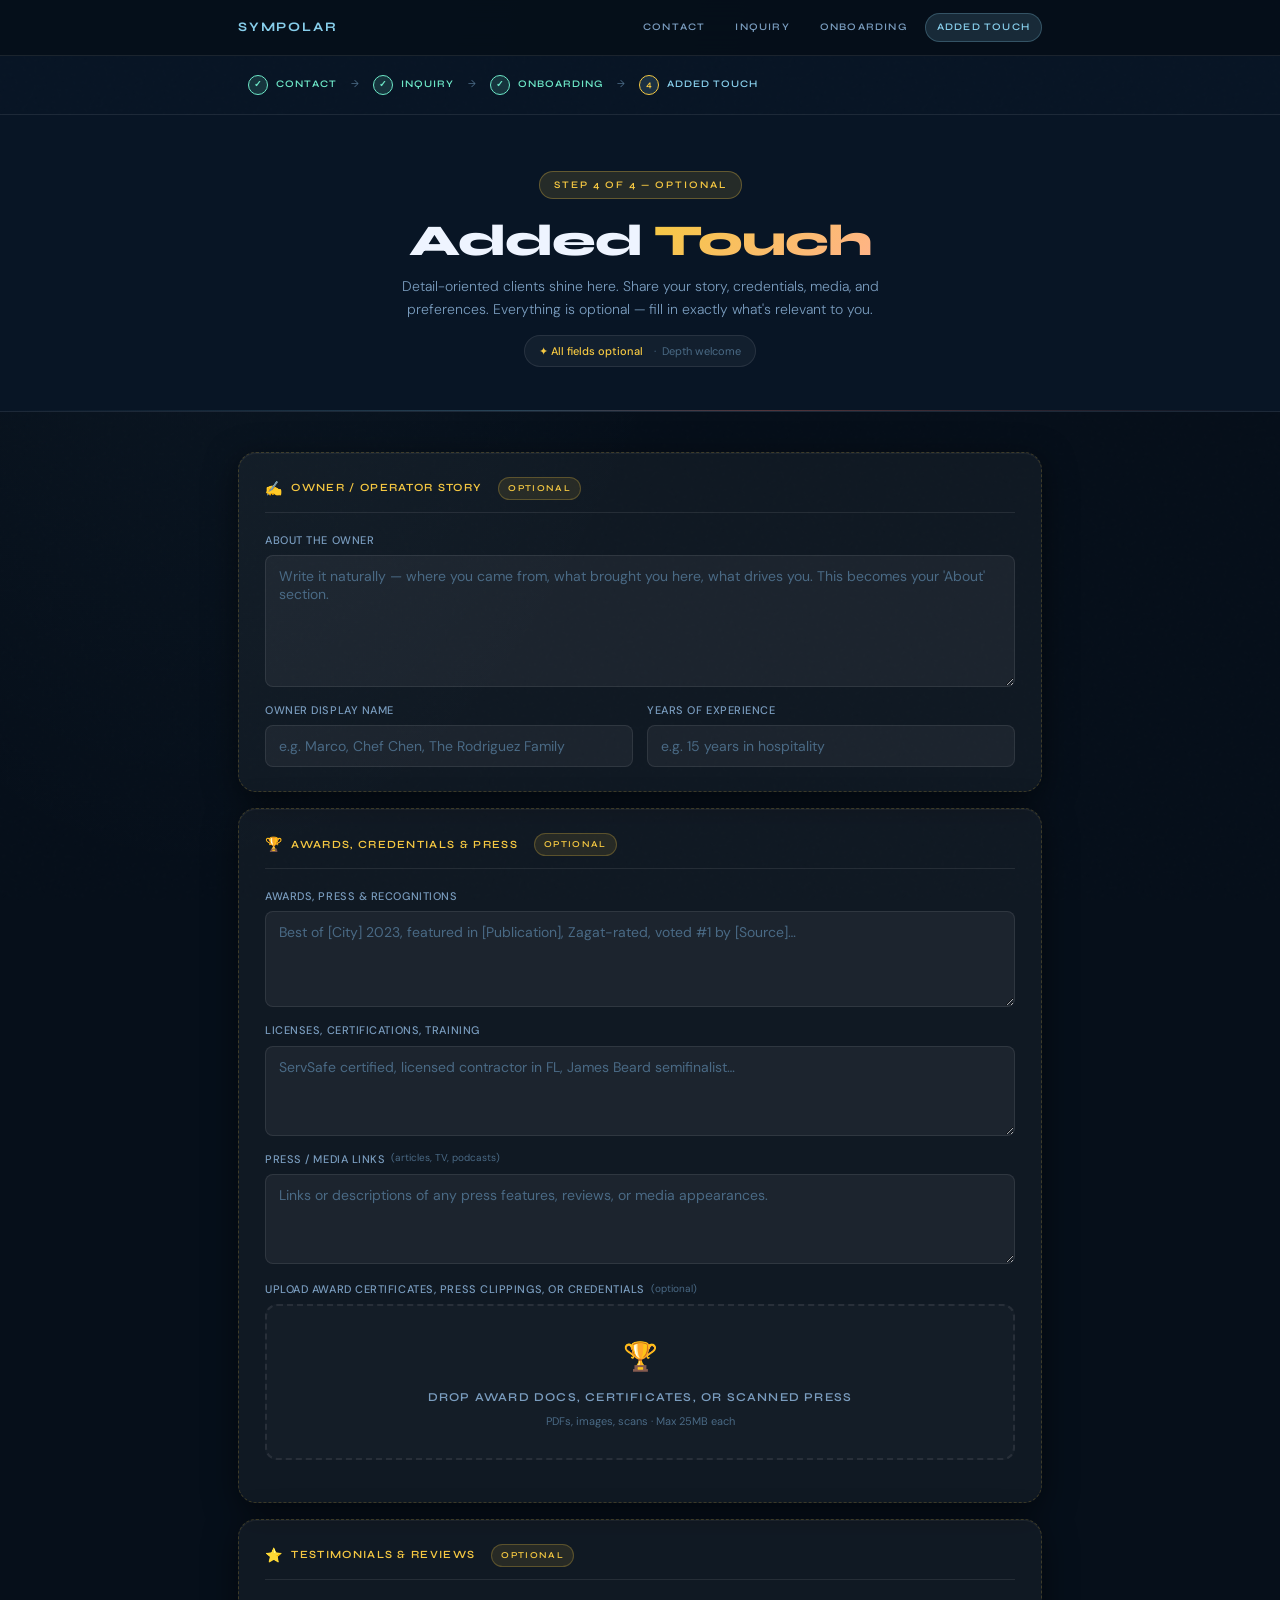
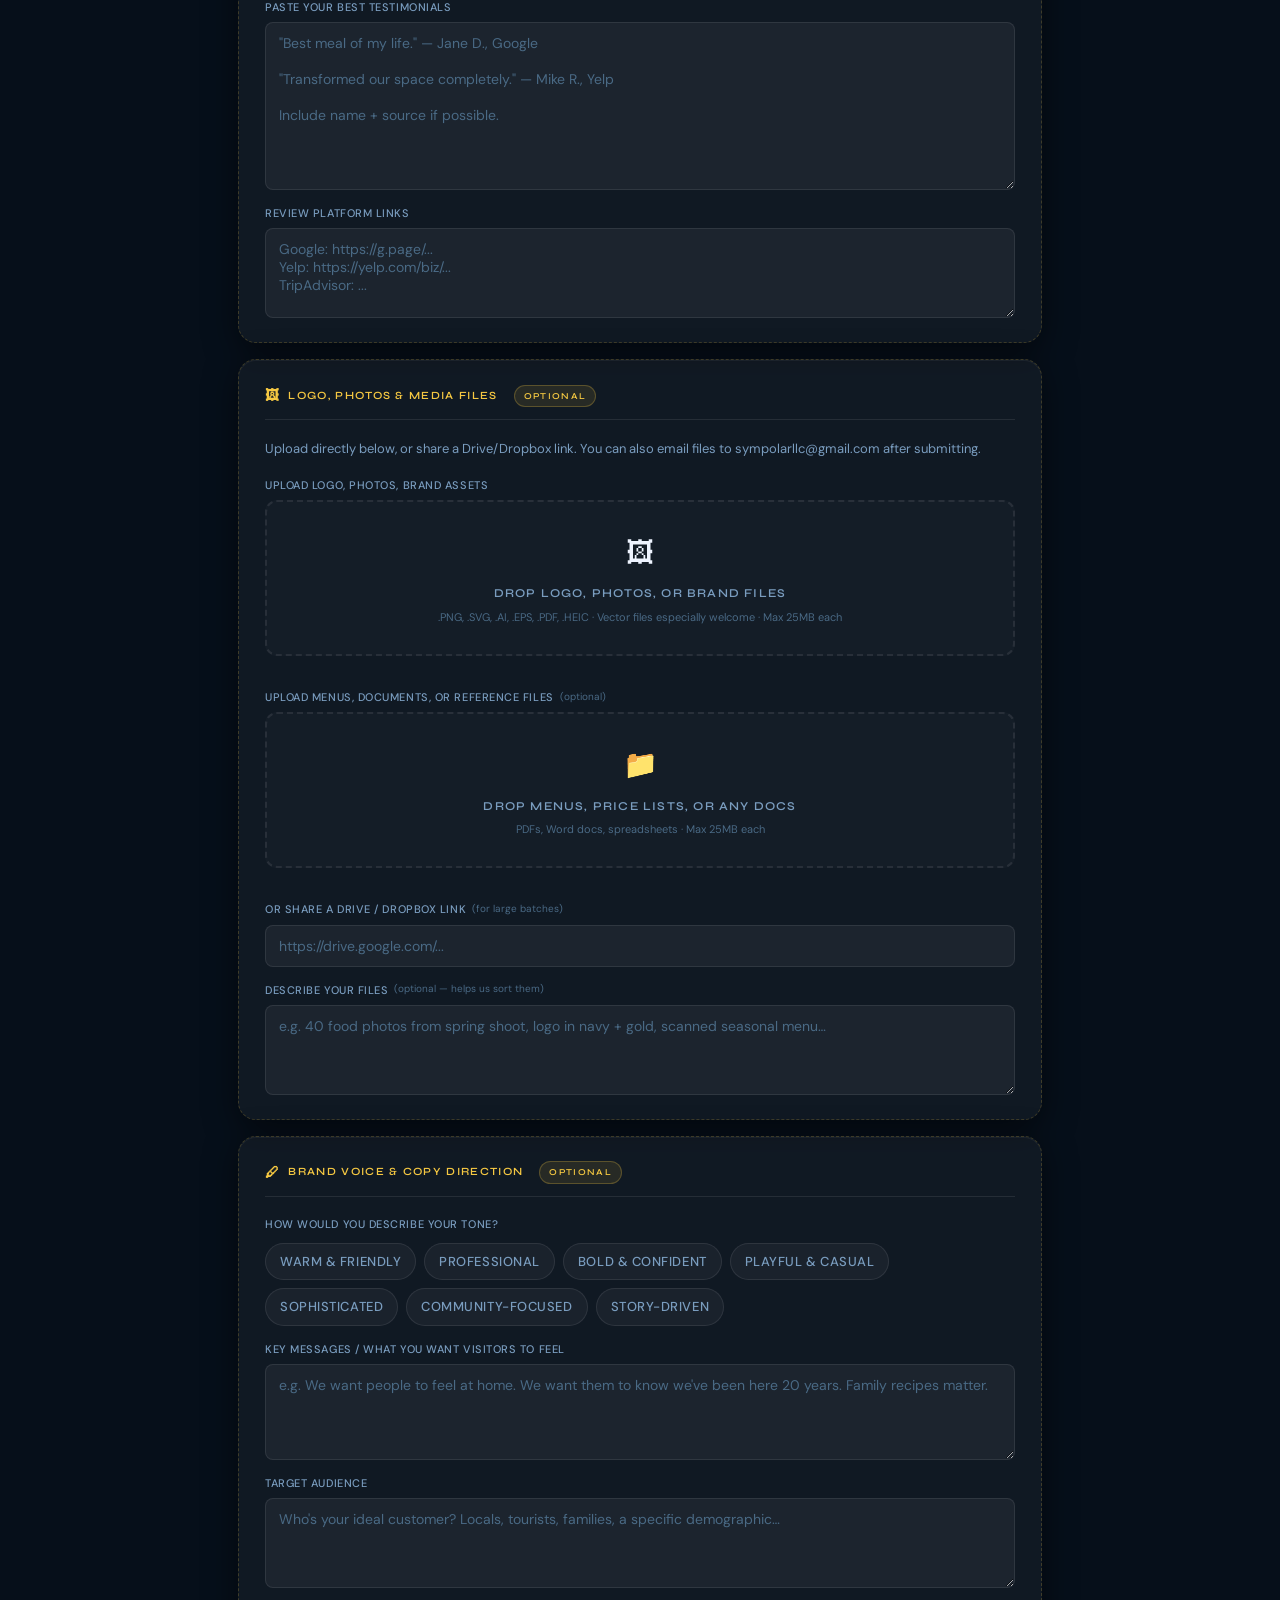
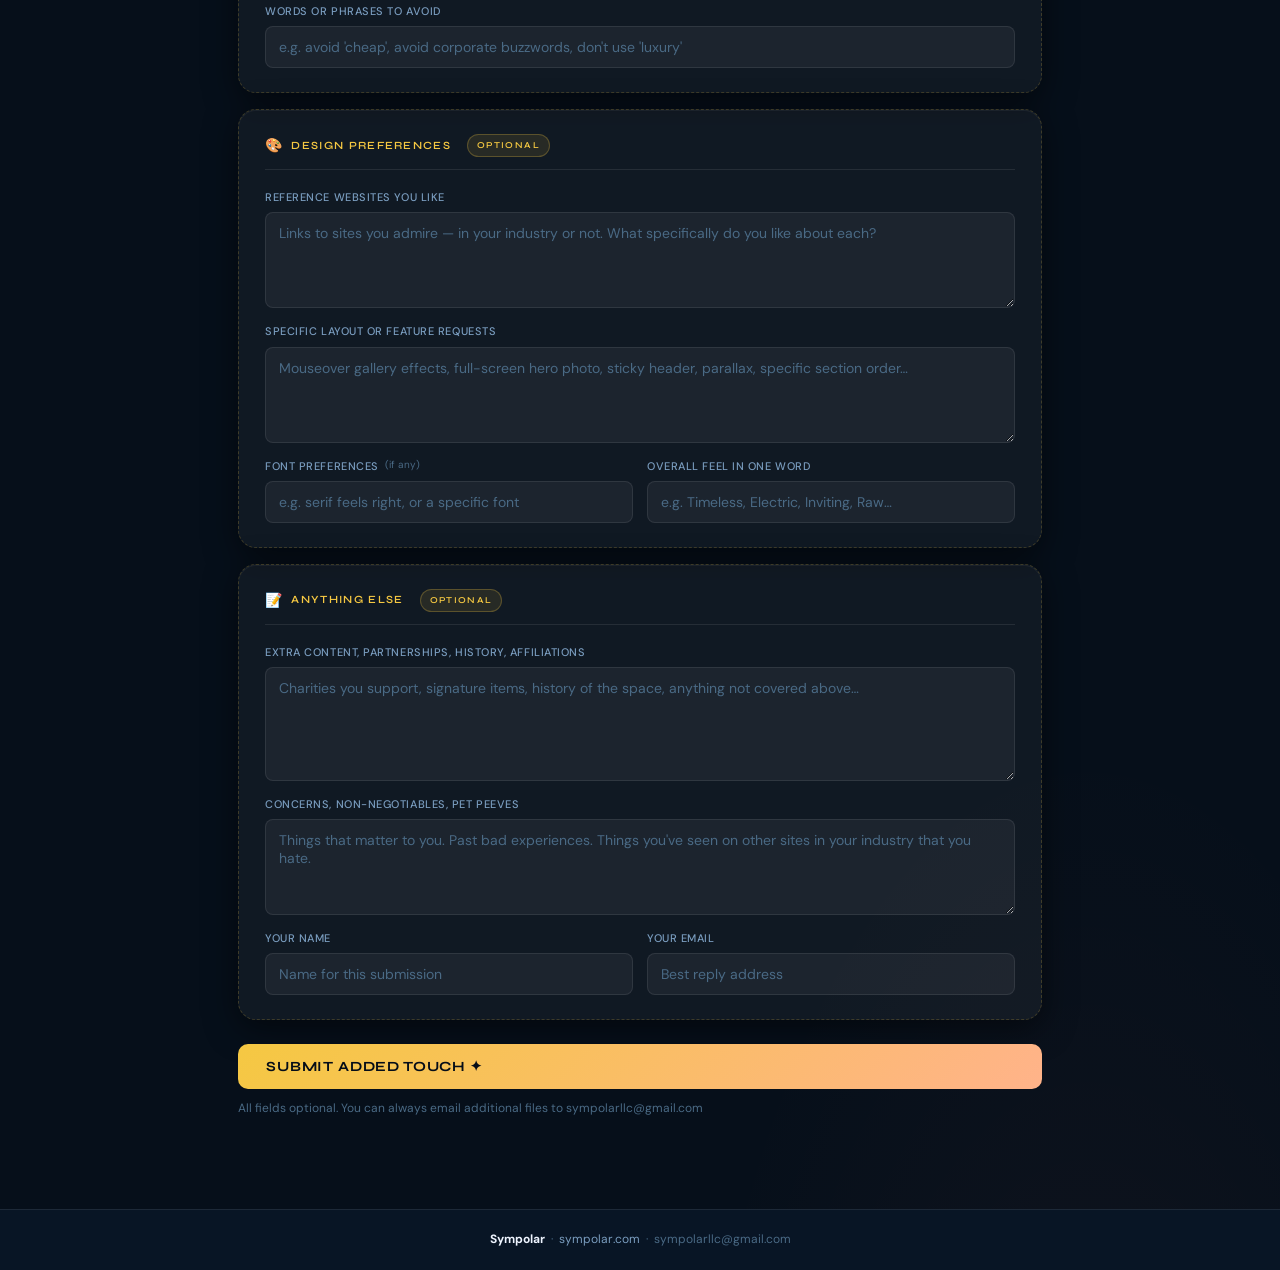
==== added-touch.html @ b48f1595 "Add files via upload" ====
<!DOCTYPE html>
<html lang="en">
<head>
<meta charset="UTF-8">
<meta name="viewport" content="width=device-width, initial-scale=1.0">
<title>Added Touch — Sympolar</title>
<style>
/* =====================================================
   SYMPOLAR — SHARED FORM STYLES v2
   sympolar.com · sympolarllc@gmail.com
   ===================================================== */

@import url('https://fonts.googleapis.com/css2?family=Syne:wght@400;500;600;700;800&family=DM+Sans:ital,opsz,wght@0,9..40,300;0,9..40,400;0,9..40,500;0,9..40,600;1,9..40,300&display=swap');

:root {
  --bg:           #060f1a;
  --bg-2:         #081525;
  --txt:          #eef4ff;
  --muted:        #7a9dbf;
  --muted2:       #4a6a85;
  --sky:          #87ceeb;
  --sky-dim:      rgba(135,206,235,.15);
  --sky-border:   rgba(135,206,235,.25);
  --coral:        #ff7f6e;
  --coral-dim:    rgba(255,127,110,.12);
  --coral-border: rgba(255,127,110,.3);
  --peach:        #ffb38a;
  --mint:         #6de8c8;
  --gold:         #f5c842;
  --glass:        rgba(255,255,255,.042);
  --glass-border: rgba(255,255,255,.085);
  --glass-hover:  rgba(255,255,255,.075);
  --radius:       18px;
  --radius-sm:    12px;
  --radius-xs:    8px;
  --shadow:       0 8px 32px rgba(0,0,0,.5), inset 0 1px 0 rgba(255,255,255,.05);
  --font-d: 'Syne', Georgia, serif;
  --font-b: 'DM Sans', Georgia, serif;
}
*, *::before, *::after { box-sizing: border-box; margin: 0; padding: 0; }
html { scroll-behavior: smooth; }
body {
  background: var(--bg);
  background-image:
    radial-gradient(ellipse 80% 50% at 15% -10%, rgba(135,206,235,.07) 0%, transparent 60%),
    radial-gradient(ellipse 60% 40% at 85% 110%, rgba(255,127,110,.05) 0%, transparent 55%);
  color: var(--txt); font-family: var(--font-b); font-size: 15px; line-height: 1.65; min-height: 100vh;
}
body::before {
  content: ''; position: fixed; inset: 0;
  background-image: url("data:image/svg+xml,%3Csvg viewBox='0 0 256 256' xmlns='http://www.w3.org/2000/svg'%3E%3Cfilter id='n'%3E%3CfeTurbulence type='fractalNoise' baseFrequency='0.9' numOctaves='4' stitchTiles='stitch'/%3E%3C/filter%3E%3Crect width='100%25' height='100%25' filter='url(%23n)' opacity='0.025'/%3E%3C/svg%3E");
  pointer-events: none; z-index: 0; opacity: 0.4;
}

/* HEADER */
.site-header { background: rgba(6,15,26,.94); backdrop-filter: blur(20px); border-bottom: 1px solid var(--glass-border); position: sticky; top: 0; z-index: 100; }
.header-inner { max-width: 860px; margin: 0 auto; padding: 13px 28px; display: flex; align-items: center; justify-content: space-between; gap: 16px; }
.header-brand { font-family: var(--font-d); font-size: 13px; font-weight: 700; letter-spacing: 0.14em; text-transform: uppercase; color: var(--sky); text-decoration: none; }
.header-nav { display: flex; gap: 6px; flex-wrap: wrap; }
.header-nav a { font-family: var(--font-d); font-size: 10px; font-weight: 600; letter-spacing: 0.12em; text-transform: uppercase; color: var(--muted); text-decoration: none; padding: 5px 11px; border-radius: 100px; border: 1px solid transparent; transition: all 0.2s; }
.header-nav a:hover { color: var(--txt); border-color: var(--glass-border); }
.header-nav a.active { color: var(--sky); border-color: var(--sky-border); background: var(--sky-dim); }

/* PIPELINE */
.pipeline-bar { background: var(--bg-2); border-bottom: 1px solid var(--glass-border); padding: 14px 0; }
.pipeline-inner { max-width: 860px; margin: 0 auto; padding: 0 28px; display: flex; align-items: center; }
.pipe-step { display: flex; align-items: center; gap: 8px; font-family: var(--font-d); font-size: 10px; font-weight: 600; letter-spacing: 0.1em; text-transform: uppercase; color: var(--muted2); text-decoration: none; padding: 5px 10px; border-radius: 6px; transition: color 0.2s; white-space: nowrap; }
.pipe-step:hover { color: var(--muted); }
.pipe-step.current { color: var(--sky); }
.pipe-step.done { color: var(--mint); }
.pipe-num { width: 20px; height: 20px; border-radius: 50%; border: 1.5px solid currentColor; display: flex; align-items: center; justify-content: center; font-size: 9px; }
.pipe-step.done .pipe-num { background: rgba(109,232,200,.15); }
.pipe-step.current .pipe-num { background: var(--sky-dim); }
.pipe-arrow { color: var(--muted2); font-size: 10px; padding: 0 4px; user-select: none; }

/* HERO */
.form-hero { background: var(--bg-2); text-align: center; padding: 56px 24px 44px; border-bottom: 1px solid var(--glass-border); position: relative; overflow: hidden; }
.form-hero::after { content: ''; position: absolute; bottom: 0; left: 0; right: 0; height: 1px; background: linear-gradient(90deg, transparent, var(--sky-border) 40%, var(--coral-border) 60%, transparent); }
.hero-tag { display: inline-block; font-family: var(--font-d); font-size: 10px; font-weight: 600; letter-spacing: 0.2em; text-transform: uppercase; color: var(--coral); background: var(--coral-dim); border: 1px solid var(--coral-border); padding: 5px 14px; border-radius: 100px; margin-bottom: 18px; }
.form-hero h1 { font-family: var(--font-d); font-size: clamp(26px, 4.5vw, 44px); font-weight: 800; line-height: 1.08; letter-spacing: -0.02em; margin-bottom: 10px; }
.form-hero h1 em { font-style: normal; background: linear-gradient(135deg, var(--sky), var(--mint)); -webkit-background-clip: text; -webkit-text-fill-color: transparent; background-clip: text; }
.form-hero p { color: var(--muted); max-width: 480px; margin: 0 auto 14px; font-size: 14px; font-weight: 300; }
.hero-meta { display: inline-flex; align-items: center; gap: 8px; font-size: 11px; color: var(--muted2); background: var(--glass); border: 1px solid var(--glass-border); padding: 6px 14px; border-radius: 100px; }
.hero-meta span { color: var(--gold); font-weight: 500; }

/* CONTAINER */
.container { max-width: 860px; margin: 0 auto; padding: 40px 28px 90px; position: relative; z-index: 1; }

/* CARDS */
.card { background: var(--glass); border: 1px solid var(--glass-border); border-radius: var(--radius); padding: 24px 26px; margin-bottom: 16px; box-shadow: var(--shadow); }
.card-title { font-family: var(--font-d); font-size: 11px; font-weight: 600; letter-spacing: 0.12em; text-transform: uppercase; color: var(--sky); margin-bottom: 18px; padding-bottom: 12px; border-bottom: 1px solid var(--glass-border); display: flex; align-items: center; gap: 8px; }
.card-icon { font-size: 14px; }

/* FIELDS */
.field-group { display: grid; grid-template-columns: 1fr; gap: 14px; }
.field-group.two { grid-template-columns: 1fr 1fr; }
.field-group.three { grid-template-columns: 1fr 1fr 1fr; }
@media (max-width: 600px) { .field-group.two, .field-group.three { grid-template-columns: 1fr; } }
.field { display: flex; flex-direction: column; gap: 6px; }
.field label { font-size: 11px; font-weight: 500; color: var(--muted); letter-spacing: 0.05em; text-transform: uppercase; display: flex; align-items: center; gap: 6px; flex-wrap: wrap; }
.opt { color: var(--muted2); font-weight: 400; font-size: 10px; letter-spacing: 0; text-transform: none; }
.req { color: var(--coral); font-size: 10px; }
.field input, .field select, .field textarea { background: rgba(255,255,255,.05); border: 1px solid var(--glass-border); border-radius: var(--radius-xs); color: var(--txt); font-family: var(--font-b); font-size: 14px; padding: 11px 13px; outline: none; width: 100%; transition: border-color 0.2s, background 0.2s; }
.field input:focus, .field select:focus, .field textarea:focus { border-color: var(--sky-border); background: rgba(135,206,235,.04); }
.field input::placeholder, .field textarea::placeholder { color: var(--muted2); }
.field select { appearance: none; cursor: pointer; background-image: url("data:image/svg+xml,%3Csvg xmlns='http://www.w3.org/2000/svg' width='12' height='8' viewBox='0 0 12 8'%3E%3Cpath d='M1 1l5 5 5-5' stroke='%234a6a85' stroke-width='1.5' fill='none' stroke-linecap='round'/%3E%3C/svg%3E"); background-repeat: no-repeat; background-position: right 13px center; padding-right: 36px; }
.field select option { background: #0e1f35; }
.field textarea { resize: vertical; min-height: 90px; }
.field-hint { font-size: 11px; color: var(--muted2); margin-top: 2px; }

/* FILE UPLOAD */
.upload-zone { border: 2px dashed var(--glass-border); border-radius: var(--radius-sm); padding: 28px 20px; text-align: center; cursor: pointer; transition: all 0.25s; position: relative; background: rgba(255,255,255,.02); }
.upload-zone:hover, .upload-zone.drag-over { border-color: var(--sky-border); background: var(--sky-dim); }
.upload-zone input[type="file"] { position: absolute; inset: 0; opacity: 0; cursor: pointer; width: 100%; height: 100%; }
.upload-icon { font-size: 28px; margin-bottom: 8px; }
.upload-label { font-family: var(--font-d); font-size: 12px; font-weight: 600; letter-spacing: 0.1em; text-transform: uppercase; color: var(--muted); }
.upload-hint { font-size: 11px; color: var(--muted2); margin-top: 4px; }
.file-list { margin-top: 12px; display: flex; flex-direction: column; gap: 6px; }
.file-chip { display: flex; align-items: center; gap: 10px; background: var(--sky-dim); border: 1px solid var(--sky-border); border-radius: 8px; padding: 7px 12px; font-size: 12px; color: var(--sky); }
.file-chip .fname { flex: 1; overflow: hidden; text-overflow: ellipsis; white-space: nowrap; }
.file-chip .fsize { color: var(--muted2); font-size: 11px; white-space: nowrap; }
.file-chip .fremove { cursor: pointer; color: var(--muted2); font-size: 14px; line-height: 1; padding: 0 2px; }
.file-chip .fremove:hover { color: var(--coral); }

/* PILLS / CHECKBOXES */
.pill-group { display: flex; flex-wrap: wrap; gap: 8px; margin-top: 4px; }
.pill { position: relative; cursor: pointer; }
.pill input { position: absolute; opacity: 0; width: 0; height: 0; }
.pill .pl { padding: 7px 14px; border-radius: 100px; border: 1px solid var(--glass-border); background: var(--glass); font-size: 13px; color: var(--muted); transition: all 0.2s; white-space: nowrap; cursor: pointer; display: block; }
.pill input:checked + .pl { background: var(--sky-dim); border-color: var(--sky-border); color: var(--sky); font-weight: 500; }
.check-grid { display: grid; grid-template-columns: repeat(auto-fill, minmax(180px, 1fr)); gap: 8px; margin-top: 6px; }
.check-item { display: flex; align-items: flex-start; gap: 9px; background: var(--glass); border: 1px solid var(--glass-border); border-radius: var(--radius-xs); padding: 9px 12px; cursor: pointer; transition: all 0.2s; }
.check-item:hover { background: var(--glass-hover); }
.check-item input[type="checkbox"] { appearance: none; width: 15px; height: 15px; min-width: 15px; border: 1.5px solid var(--muted2); border-radius: 3px; cursor: pointer; transition: all 0.2s; position: relative; margin-top: 2px; }
.check-item input[type="checkbox"]:checked { background: var(--sky); border-color: var(--sky); }
.check-item input[type="checkbox"]:checked::after { content: '✓'; position: absolute; inset: 0; display: flex; align-items: center; justify-content: center; font-size: 9px; color: #050d18; font-weight: 900; }
.check-item .cl { font-size: 13px; color: var(--muted); line-height: 1.4; }
.check-item input:checked ~ .cl { color: var(--txt); }

/* SUBMIT */
.btn-submit { display: inline-flex; align-items: center; gap: 10px; background: linear-gradient(135deg, var(--sky), var(--mint)); color: #050d18; font-family: var(--font-d); font-size: 14px; font-weight: 700; letter-spacing: 0.06em; text-transform: uppercase; border: none; border-radius: 10px; padding: 14px 28px; cursor: pointer; transition: opacity 0.2s, transform 0.15s; margin-top: 8px; }
.btn-submit:hover { opacity: 0.88; transform: translateY(-1px); }
.btn-submit:active { transform: translateY(0); }
.btn-submit:disabled { opacity: 0.5; cursor: not-allowed; transform: none; }
.submit-wrap { display: flex; flex-direction: column; gap: 10px; }
.progress-bar-wrap { display: none; background: var(--glass-border); border-radius: 4px; height: 4px; overflow: hidden; }
.progress-bar-fill { height: 100%; background: linear-gradient(90deg, var(--sky), var(--mint)); border-radius: 4px; width: 0%; transition: width 0.3s ease; }
.status-msg { font-size: 12px; color: var(--muted); display: none; }

/* OPTIONAL BADGE */
.optional-badge { display: inline-block; font-family: var(--font-d); font-size: 9px; font-weight: 600; letter-spacing: 0.15em; text-transform: uppercase; color: var(--gold); background: rgba(245,200,66,.1); border: 1px solid rgba(245,200,66,.25); padding: 3px 9px; border-radius: 100px; vertical-align: middle; margin-left: 8px; }

/* SUCCESS */
.success-screen { display: none; text-align: center; padding: 80px 24px; }
.success-icon { font-size: 52px; margin-bottom: 20px; }
.success-screen h2 { font-family: var(--font-d); font-size: 32px; font-weight: 800; margin-bottom: 10px; }
.success-screen p { color: var(--muted); font-size: 14px; max-width: 400px; margin: 0 auto 28px; }
.success-links { display: flex; justify-content: center; gap: 12px; flex-wrap: wrap; }
.success-links a { padding: 10px 20px; border-radius: 8px; border: 1px solid var(--sky-border); background: var(--sky-dim); color: var(--sky); font-family: var(--font-d); font-size: 11px; font-weight: 600; letter-spacing: 0.1em; text-transform: uppercase; text-decoration: none; transition: all 0.2s; }
.success-links a:hover { background: rgba(135,206,235,.25); }

/* FOOTER */
.form-footer { background: var(--bg-2); border-top: 1px solid var(--glass-border); padding: 20px 28px; text-align: center; font-size: 12px; color: var(--muted2); }
.form-footer a { color: var(--muted); text-decoration: none; }
.form-footer a:hover { color: var(--sky); }

/* RESPONSIVE */
@media (max-width: 640px) {
  .header-inner { padding: 11px 16px; }
  .container { padding: 28px 16px 70px; }
  .card { padding: 18px 16px; }
  .pipeline-inner { overflow-x: auto; scrollbar-width: none; }
  .pipeline-inner::-webkit-scrollbar { display: none; }
  .pipe-step span:last-child { display: none; }
}

</style>
<style>
  .hero-tag.gold { background: rgba(245,200,66,.12); border-color: rgba(245,200,66,.3); color: var(--gold); }
  .form-hero h1 em { background: linear-gradient(135deg, var(--gold), var(--peach)); -webkit-background-clip: text; -webkit-text-fill-color: transparent; background-clip: text; }
  .card.optional-section { border-style: dashed; border-color: rgba(245,200,66,.2); }
  .card.optional-section .card-title { color: var(--gold); }
  .pill input:checked + .pl { background: rgba(245,200,66,.1); border-color: rgba(245,200,66,.3); color: var(--gold); }
  .btn-gold { background: linear-gradient(135deg, var(--gold), var(--peach)); }
</style>
</head>
<body>

<header class="site-header">
  <div class="header-inner">
    <a class="header-brand" href="https://www.sympolar.com">Sympolar</a>
    <nav class="header-nav">
      <a href="contact.html">Contact</a>
      <a href="inquiry.html">Inquiry</a>
      <a href="onboarding.html">Onboarding</a>
      <a href="added-touch.html" class="active">Added Touch</a>
    </nav>
  </div>
</header>

<div class="pipeline-bar">
  <div class="pipeline-inner">
    <a class="pipe-step done" href="contact.html"><span class="pipe-num">✓</span><span>Contact</span></a>
    <span class="pipe-arrow">→</span>
    <a class="pipe-step done" href="inquiry.html"><span class="pipe-num">✓</span><span>Inquiry</span></a>
    <span class="pipe-arrow">→</span>
    <a class="pipe-step done" href="onboarding.html"><span class="pipe-num">✓</span><span>Onboarding</span></a>
    <span class="pipe-arrow">→</span>
    <a class="pipe-step current" href="added-touch.html">
      <span class="pipe-num" style="border-color:var(--gold);color:var(--gold);">4</span>
      <span>Added Touch</span>
    </a>
  </div>
</div>

<section class="form-hero">
  <div class="hero-tag gold">Step 4 of 4 — Optional</div>
  <h1>Added <em>Touch</em></h1>
  <p>Detail-oriented clients shine here. Share your story, credentials, media, and preferences. Everything is optional — fill in exactly what's relevant to you.</p>
  <div class="hero-meta"><span style="color:var(--gold);">✦ All fields optional</span> &nbsp;·&nbsp; Depth welcome</div>
</section>

<div class="container">
  <div id="success-screen" class="success-screen">
    <div class="success-icon">✦</div>
    <h2>Added Touch received.</h2>
    <p>All your files and details have been saved to Sympolar's system. The extra depth will make a real difference in your site.</p>
    <div class="success-links">
      <a href="https://www.sympolar.com">Back to Sympolar</a>
      <a href="contact.html">Start a New Submission</a>
    </div>
  </div>

  <div id="form-body">
    <form id="the-form" onsubmit="submitForm(event)">

      <div class="card optional-section">
        <div class="card-title"><span class="card-icon">✍️</span> Owner / Operator Story <span class="optional-badge">Optional</span></div>
        <div class="field">
          <label>About the Owner</label>
          <textarea name="Owner_Bio" placeholder="Write it naturally — where you came from, what brought you here, what drives you. This becomes your 'About' section." rows="6"></textarea>
        </div>
        <div class="field-group two" style="margin-top:14px;">
          <div class="field"><label>Owner Display Name</label><input type="text" name="Owner_Display_Name" placeholder="e.g. Marco, Chef Chen, The Rodriguez Family"></div>
          <div class="field"><label>Years of Experience</label><input type="text" name="Years_Experience" placeholder="e.g. 15 years in hospitality"></div>
        </div>
      </div>

      <div class="card optional-section">
        <div class="card-title"><span class="card-icon">🏆</span> Awards, Credentials &amp; Press <span class="optional-badge">Optional</span></div>
        <div class="field">
          <label>Awards, Press &amp; Recognitions</label>
          <textarea name="Awards" placeholder="Best of [City] 2023, featured in [Publication], Zagat-rated, voted #1 by [Source]…" rows="4"></textarea>
        </div>
        <div class="field" style="margin-top:14px;">
          <label>Licenses, Certifications, Training</label>
          <textarea name="Certifications" placeholder="ServSafe certified, licensed contractor in FL, James Beard semifinalist…" rows="3"></textarea>
        </div>
        <div class="field" style="margin-top:14px;">
          <label>Press / Media Links <span class="opt">(articles, TV, podcasts)</span></label>
          <textarea name="Press" placeholder="Links or descriptions of any press features, reviews, or media appearances." rows="3"></textarea>
        </div>
        <div class="field" style="margin-top:16px;">
          <label>Upload Award Certificates, Press Clippings, or Credentials <span class="opt">(optional)</span></label>
          <div class="upload-zone" id="zone1">
            <input type="file" id="files1" multiple accept="image/*,.pdf,.doc,.docx">
            <div class="upload-icon">🏆</div>
            <div class="upload-label">Drop award docs, certificates, or scanned press</div>
            <div class="upload-hint">PDFs, images, scans · Max 25MB each</div>
          </div>
          <div class="file-list" id="list1"></div>
        </div>
      </div>

      <div class="card optional-section">
        <div class="card-title"><span class="card-icon">⭐</span> Testimonials &amp; Reviews <span class="optional-badge">Optional</span></div>
        <div class="field">
          <label>Paste your best testimonials</label>
          <textarea name="Testimonials" placeholder="&quot;Best meal of my life.&quot; — Jane D., Google&#10;&#10;&quot;Transformed our space completely.&quot; — Mike R., Yelp&#10;&#10;Include name + source if possible." rows="8"></textarea>
        </div>
        <div class="field" style="margin-top:14px;">
          <label>Review Platform Links</label>
          <textarea name="Review_Links" placeholder="Google: https://g.page/...&#10;Yelp: https://yelp.com/biz/...&#10;TripAdvisor: ..." rows="3"></textarea>
        </div>
      </div>

      <div class="card optional-section">
        <div class="card-title"><span class="card-icon">🖼</span> Logo, Photos &amp; Media Files <span class="optional-badge">Optional</span></div>
        <p style="color:var(--muted);font-size:13px;margin-bottom:16px;">Upload directly below, or share a Drive/Dropbox link. You can also email files to sympolarllc@gmail.com after submitting.</p>
        <div class="field">
          <label>Upload Logo, Photos, Brand Assets</label>
          <div class="upload-zone" id="zone2">
            <input type="file" id="files2" multiple accept="image/*,.ai,.svg,.eps,.pdf,.psd,.zip">
            <div class="upload-icon">🖼</div>
            <div class="upload-label">Drop logo, photos, or brand files</div>
            <div class="upload-hint">.PNG, .SVG, .AI, .EPS, .PDF, .HEIC · Vector files especially welcome · Max 25MB each</div>
          </div>
          <div class="file-list" id="list2"></div>
        </div>
        <div class="field" style="margin-top:14px;">
          <label>Upload Menus, Documents, or Reference Files <span class="opt">(optional)</span></label>
          <div class="upload-zone" id="zone3">
            <input type="file" id="files3" multiple accept=".pdf,.doc,.docx,.txt,.csv,.xls,.xlsx,.zip">
            <div class="upload-icon">📁</div>
            <div class="upload-label">Drop menus, price lists, or any docs</div>
            <div class="upload-hint">PDFs, Word docs, spreadsheets · Max 25MB each</div>
          </div>
          <div class="file-list" id="list3"></div>
        </div>
        <div class="field" style="margin-top:14px;">
          <label>Or share a Drive / Dropbox link <span class="opt">(for large batches)</span></label>
          <input type="url" name="Asset_Link" placeholder="https://drive.google.com/...">
        </div>
        <div class="field" style="margin-top:14px;">
          <label>Describe your files <span class="opt">(optional — helps us sort them)</span></label>
          <textarea name="Media_Description" placeholder="e.g. 40 food photos from spring shoot, logo in navy + gold, scanned seasonal menu…" rows="3"></textarea>
        </div>
      </div>

      <div class="card optional-section">
        <div class="card-title"><span class="card-icon">🖊</span> Brand Voice &amp; Copy Direction <span class="optional-badge">Optional</span></div>
        <div class="field">
          <label>How would you describe your tone?</label>
          <div class="pill-group">
            <label class="pill"><input type="checkbox" name="Brand_Tone" value="Warm and friendly"><span class="pl">Warm &amp; friendly</span></label>
            <label class="pill"><input type="checkbox" name="Brand_Tone" value="Professional and formal"><span class="pl">Professional</span></label>
            <label class="pill"><input type="checkbox" name="Brand_Tone" value="Bold and confident"><span class="pl">Bold &amp; confident</span></label>
            <label class="pill"><input type="checkbox" name="Brand_Tone" value="Playful and casual"><span class="pl">Playful &amp; casual</span></label>
            <label class="pill"><input type="checkbox" name="Brand_Tone" value="Sophisticated"><span class="pl">Sophisticated</span></label>
            <label class="pill"><input type="checkbox" name="Brand_Tone" value="Community-focused"><span class="pl">Community-focused</span></label>
            <label class="pill"><input type="checkbox" name="Brand_Tone" value="Story-driven"><span class="pl">Story-driven</span></label>
          </div>
        </div>
        <div class="field" style="margin-top:14px;">
          <label>Key messages / what you want visitors to feel</label>
          <textarea name="Key_Messages" placeholder="e.g. We want people to feel at home. We want them to know we've been here 20 years. Family recipes matter." rows="4"></textarea>
        </div>
        <div class="field" style="margin-top:14px;">
          <label>Target audience</label>
          <textarea name="Target_Audience" placeholder="Who's your ideal customer? Locals, tourists, families, a specific demographic…" rows="3"></textarea>
        </div>
        <div class="field" style="margin-top:14px;">
          <label>Words or phrases to avoid</label>
          <input type="text" name="Avoid" placeholder="e.g. avoid 'cheap', avoid corporate buzzwords, don't use 'luxury'">
        </div>
      </div>

      <div class="card optional-section">
        <div class="card-title"><span class="card-icon">🎨</span> Design Preferences <span class="optional-badge">Optional</span></div>
        <div class="field">
          <label>Reference websites you like</label>
          <textarea name="Reference_Sites" placeholder="Links to sites you admire — in your industry or not. What specifically do you like about each?" rows="4"></textarea>
        </div>
        <div class="field" style="margin-top:14px;">
          <label>Specific layout or feature requests</label>
          <textarea name="Layout_Requests" placeholder="Mouseover gallery effects, full-screen hero photo, sticky header, parallax, specific section order…" rows="4"></textarea>
        </div>
        <div class="field-group two" style="margin-top:14px;">
          <div class="field"><label>Font preferences <span class="opt">(if any)</span></label><input type="text" name="Font_Preferences" placeholder="e.g. serif feels right, or a specific font"></div>
          <div class="field"><label>Overall feel in one word</label><input type="text" name="Overall_Feel" placeholder="e.g. Timeless, Electric, Inviting, Raw…"></div>
        </div>
      </div>

      <div class="card optional-section">
        <div class="card-title"><span class="card-icon">📝</span> Anything Else <span class="optional-badge">Optional</span></div>
        <div class="field">
          <label>Extra content, partnerships, history, affiliations</label>
          <textarea name="Extra_Content" placeholder="Charities you support, signature items, history of the space, anything not covered above…" rows="5"></textarea>
        </div>
        <div class="field" style="margin-top:14px;">
          <label>Concerns, non-negotiables, pet peeves</label>
          <textarea name="Concerns" placeholder="Things that matter to you. Past bad experiences. Things you've seen on other sites in your industry that you hate." rows="4"></textarea>
        </div>
        <div class="field-group two" style="margin-top:14px;">
          <div class="field"><label>Your Name</label><input type="text" name="Submitter_Name" placeholder="Name for this submission"></div>
          <div class="field"><label>Your Email</label><input type="email" name="Submitter_Email" placeholder="Best reply address"></div>
        </div>
      </div>

      <div class="submit-wrap">
        <button type="submit" class="btn-submit btn-gold" id="submit-btn" style="color:#050d18;">Submit Added Touch ✦</button>
        <div class="progress-bar-wrap" id="prog-wrap"><div class="progress-bar-fill" id="prog-fill" style="background:linear-gradient(90deg,var(--gold),var(--peach));"></div></div>
        <div class="status-msg" id="status-msg"></div>
      </div>
      <p style="color:var(--muted2);font-size:12px;margin-top:10px;">
        All fields optional. You can always email additional files to sympolarllc@gmail.com
      </p>
    </form>
  </div>
</div>

<footer class="form-footer">
  <strong style="color:var(--txt);">Sympolar</strong> &nbsp;·&nbsp;
  <a href="https://www.sympolar.com">sympolar.com</a> &nbsp;·&nbsp;
  sympolarllc@gmail.com
</footer>
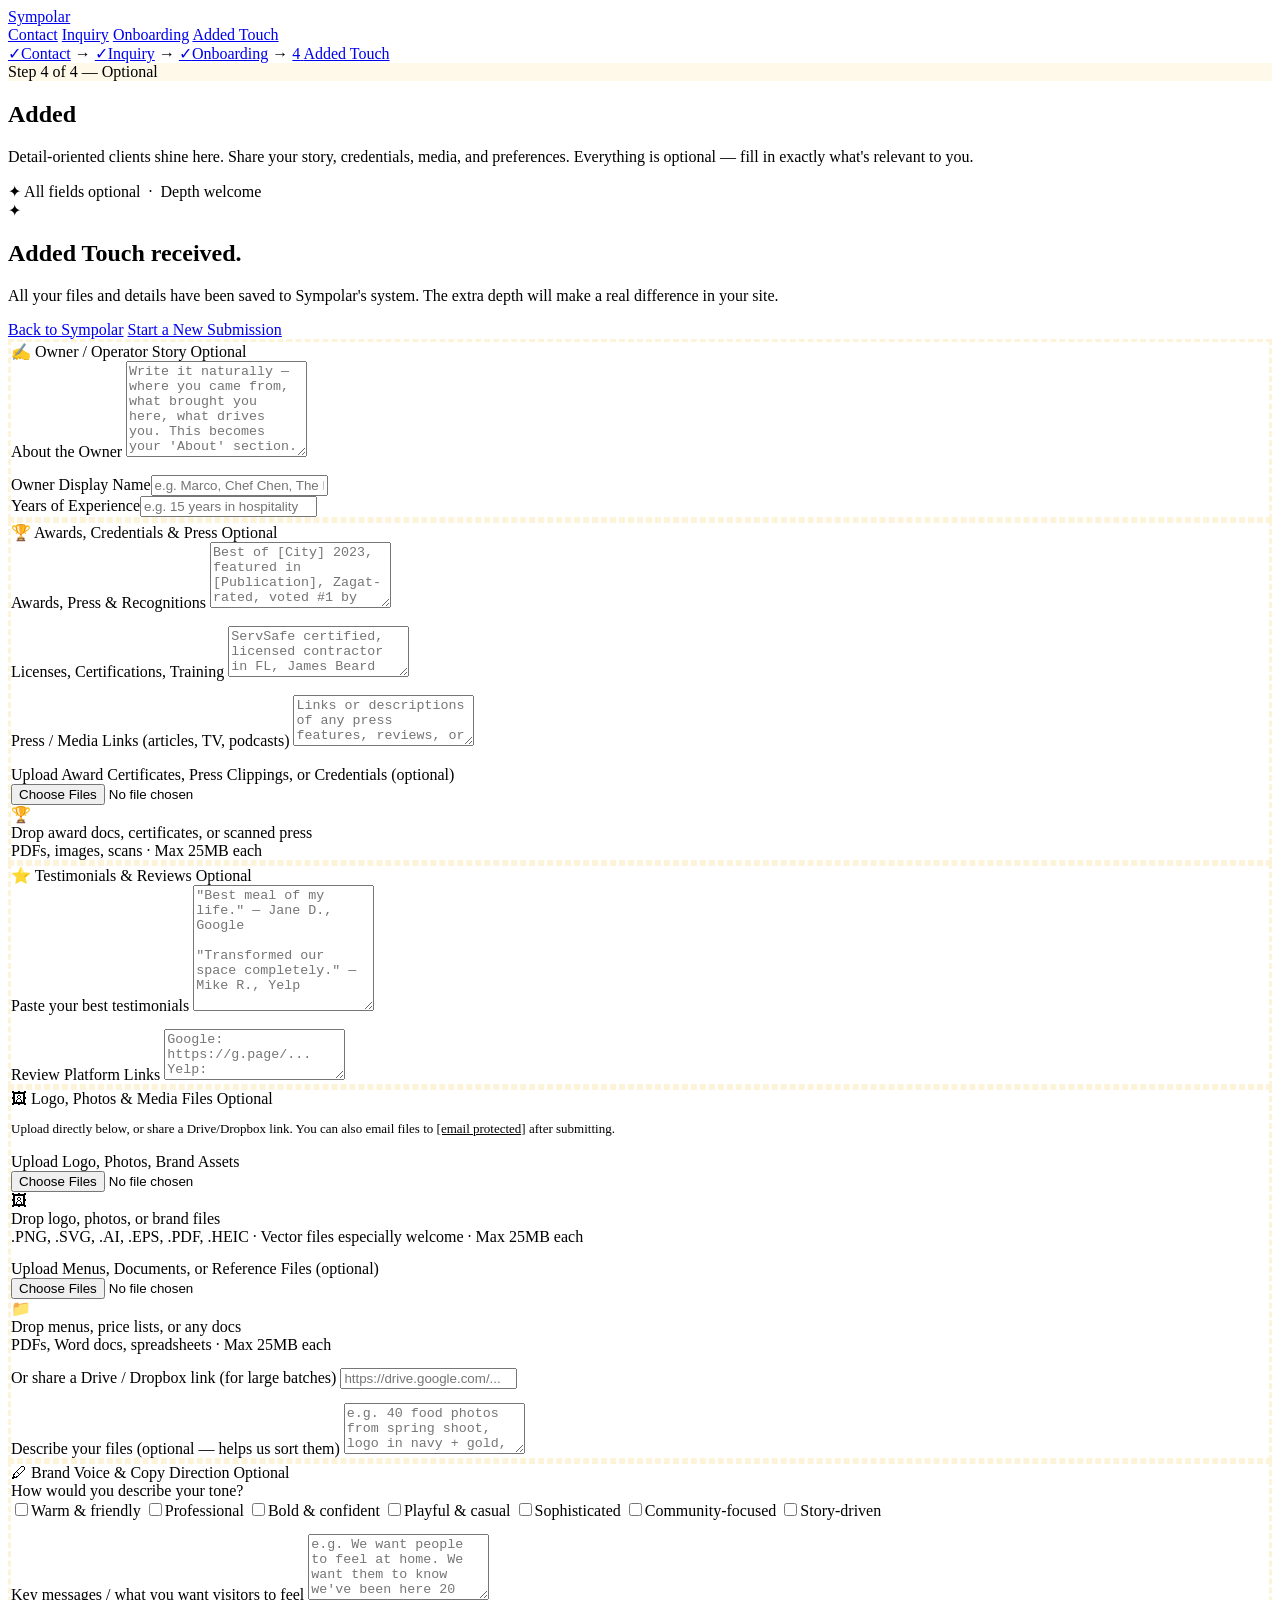
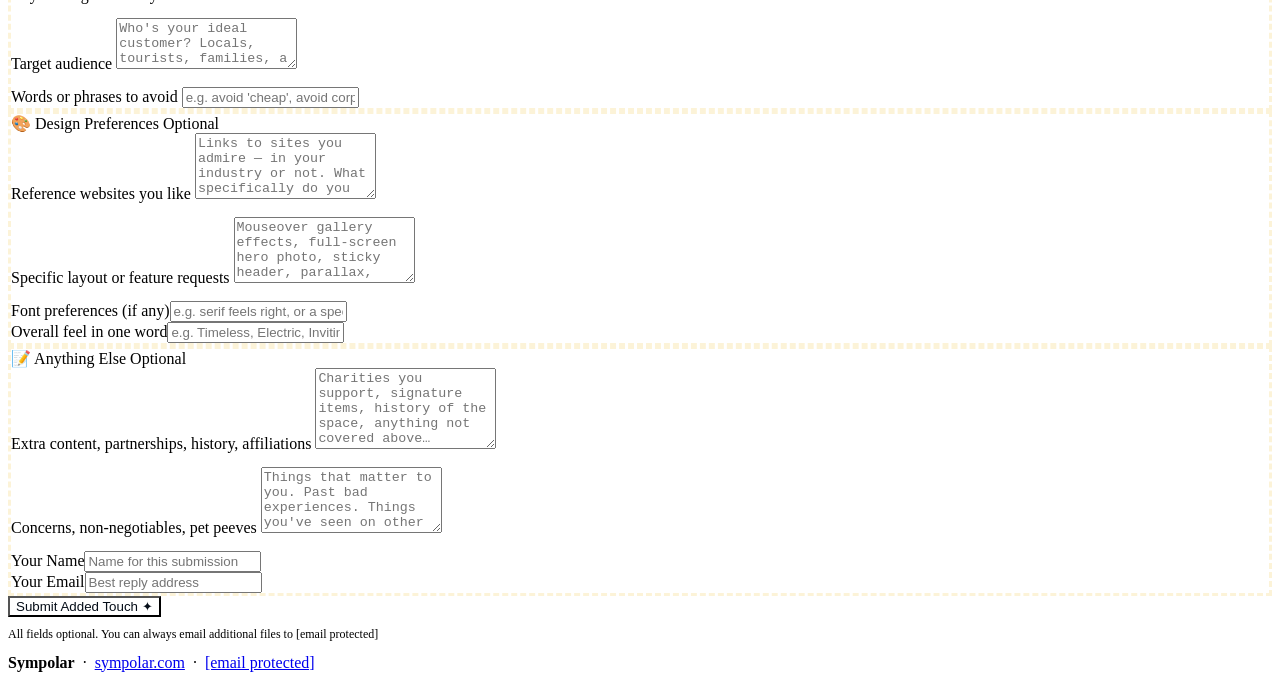
==== commit e989fdd6: "Add files via upload" ====
--- a/added-touch.html
+++ b/added-touch.html
@@ -4,177 +4,7 @@
 <meta charset="UTF-8">
 <meta name="viewport" content="width=device-width, initial-scale=1.0">
 <title>Added Touch — Sympolar</title>
-<style>
-/* =====================================================
-   SYMPOLAR — SHARED FORM STYLES v2
-   sympolar.com · sympolarllc@gmail.com
-   ===================================================== */
-
-@import url('https://fonts.googleapis.com/css2?family=Syne:wght@400;500;600;700;800&family=DM+Sans:ital,opsz,wght@0,9..40,300;0,9..40,400;0,9..40,500;0,9..40,600;1,9..40,300&display=swap');
-
-:root {
-  --bg:           #060f1a;
-  --bg-2:         #081525;
-  --txt:          #eef4ff;
-  --muted:        #7a9dbf;
-  --muted2:       #4a6a85;
-  --sky:          #87ceeb;
-  --sky-dim:      rgba(135,206,235,.15);
-  --sky-border:   rgba(135,206,235,.25);
-  --coral:        #ff7f6e;
-  --coral-dim:    rgba(255,127,110,.12);
-  --coral-border: rgba(255,127,110,.3);
-  --peach:        #ffb38a;
-  --mint:         #6de8c8;
-  --gold:         #f5c842;
-  --glass:        rgba(255,255,255,.042);
-  --glass-border: rgba(255,255,255,.085);
-  --glass-hover:  rgba(255,255,255,.075);
-  --radius:       18px;
-  --radius-sm:    12px;
-  --radius-xs:    8px;
-  --shadow:       0 8px 32px rgba(0,0,0,.5), inset 0 1px 0 rgba(255,255,255,.05);
-  --font-d: 'Syne', Georgia, serif;
-  --font-b: 'DM Sans', Georgia, serif;
-}
-*, *::before, *::after { box-sizing: border-box; margin: 0; padding: 0; }
-html { scroll-behavior: smooth; }
-body {
-  background: var(--bg);
-  background-image:
-    radial-gradient(ellipse 80% 50% at 15% -10%, rgba(135,206,235,.07) 0%, transparent 60%),
-    radial-gradient(ellipse 60% 40% at 85% 110%, rgba(255,127,110,.05) 0%, transparent 55%);
-  color: var(--txt); font-family: var(--font-b); font-size: 15px; line-height: 1.65; min-height: 100vh;
-}
-body::before {
-  content: ''; position: fixed; inset: 0;
-  background-image: url("data:image/svg+xml,%3Csvg viewBox='0 0 256 256' xmlns='http://www.w3.org/2000/svg'%3E%3Cfilter id='n'%3E%3CfeTurbulence type='fractalNoise' baseFrequency='0.9' numOctaves='4' stitchTiles='stitch'/%3E%3C/filter%3E%3Crect width='100%25' height='100%25' filter='url(%23n)' opacity='0.025'/%3E%3C/svg%3E");
-  pointer-events: none; z-index: 0; opacity: 0.4;
-}
-
-/* HEADER */
-.site-header { background: rgba(6,15,26,.94); backdrop-filter: blur(20px); border-bottom: 1px solid var(--glass-border); position: sticky; top: 0; z-index: 100; }
-.header-inner { max-width: 860px; margin: 0 auto; padding: 13px 28px; display: flex; align-items: center; justify-content: space-between; gap: 16px; }
-.header-brand { font-family: var(--font-d); font-size: 13px; font-weight: 700; letter-spacing: 0.14em; text-transform: uppercase; color: var(--sky); text-decoration: none; }
-.header-nav { display: flex; gap: 6px; flex-wrap: wrap; }
-.header-nav a { font-family: var(--font-d); font-size: 10px; font-weight: 600; letter-spacing: 0.12em; text-transform: uppercase; color: var(--muted); text-decoration: none; padding: 5px 11px; border-radius: 100px; border: 1px solid transparent; transition: all 0.2s; }
-.header-nav a:hover { color: var(--txt); border-color: var(--glass-border); }
-.header-nav a.active { color: var(--sky); border-color: var(--sky-border); background: var(--sky-dim); }
-
-/* PIPELINE */
-.pipeline-bar { background: var(--bg-2); border-bottom: 1px solid var(--glass-border); padding: 14px 0; }
-.pipeline-inner { max-width: 860px; margin: 0 auto; padding: 0 28px; display: flex; align-items: center; }
-.pipe-step { display: flex; align-items: center; gap: 8px; font-family: var(--font-d); font-size: 10px; font-weight: 600; letter-spacing: 0.1em; text-transform: uppercase; color: var(--muted2); text-decoration: none; padding: 5px 10px; border-radius: 6px; transition: color 0.2s; white-space: nowrap; }
-.pipe-step:hover { color: var(--muted); }
-.pipe-step.current { color: var(--sky); }
-.pipe-step.done { color: var(--mint); }
-.pipe-num { width: 20px; height: 20px; border-radius: 50%; border: 1.5px solid currentColor; display: flex; align-items: center; justify-content: center; font-size: 9px; }
-.pipe-step.done .pipe-num { background: rgba(109,232,200,.15); }
-.pipe-step.current .pipe-num { background: var(--sky-dim); }
-.pipe-arrow { color: var(--muted2); font-size: 10px; padding: 0 4px; user-select: none; }
-
-/* HERO */
-.form-hero { background: var(--bg-2); text-align: center; padding: 56px 24px 44px; border-bottom: 1px solid var(--glass-border); position: relative; overflow: hidden; }
-.form-hero::after { content: ''; position: absolute; bottom: 0; left: 0; right: 0; height: 1px; background: linear-gradient(90deg, transparent, var(--sky-border) 40%, var(--coral-border) 60%, transparent); }
-.hero-tag { display: inline-block; font-family: var(--font-d); font-size: 10px; font-weight: 600; letter-spacing: 0.2em; text-transform: uppercase; color: var(--coral); background: var(--coral-dim); border: 1px solid var(--coral-border); padding: 5px 14px; border-radius: 100px; margin-bottom: 18px; }
-.form-hero h1 { font-family: var(--font-d); font-size: clamp(26px, 4.5vw, 44px); font-weight: 800; line-height: 1.08; letter-spacing: -0.02em; margin-bottom: 10px; }
-.form-hero h1 em { font-style: normal; background: linear-gradient(135deg, var(--sky), var(--mint)); -webkit-background-clip: text; -webkit-text-fill-color: transparent; background-clip: text; }
-.form-hero p { color: var(--muted); max-width: 480px; margin: 0 auto 14px; font-size: 14px; font-weight: 300; }
-.hero-meta { display: inline-flex; align-items: center; gap: 8px; font-size: 11px; color: var(--muted2); background: var(--glass); border: 1px solid var(--glass-border); padding: 6px 14px; border-radius: 100px; }
-.hero-meta span { color: var(--gold); font-weight: 500; }
-
-/* CONTAINER */
-.container { max-width: 860px; margin: 0 auto; padding: 40px 28px 90px; position: relative; z-index: 1; }
-
-/* CARDS */
-.card { background: var(--glass); border: 1px solid var(--glass-border); border-radius: var(--radius); padding: 24px 26px; margin-bottom: 16px; box-shadow: var(--shadow); }
-.card-title { font-family: var(--font-d); font-size: 11px; font-weight: 600; letter-spacing: 0.12em; text-transform: uppercase; color: var(--sky); margin-bottom: 18px; padding-bottom: 12px; border-bottom: 1px solid var(--glass-border); display: flex; align-items: center; gap: 8px; }
-.card-icon { font-size: 14px; }
-
-/* FIELDS */
-.field-group { display: grid; grid-template-columns: 1fr; gap: 14px; }
-.field-group.two { grid-template-columns: 1fr 1fr; }
-.field-group.three { grid-template-columns: 1fr 1fr 1fr; }
-@media (max-width: 600px) { .field-group.two, .field-group.three { grid-template-columns: 1fr; } }
-.field { display: flex; flex-direction: column; gap: 6px; }
-.field label { font-size: 11px; font-weight: 500; color: var(--muted); letter-spacing: 0.05em; text-transform: uppercase; display: flex; align-items: center; gap: 6px; flex-wrap: wrap; }
-.opt { color: var(--muted2); font-weight: 400; font-size: 10px; letter-spacing: 0; text-transform: none; }
-.req { color: var(--coral); font-size: 10px; }
-.field input, .field select, .field textarea { background: rgba(255,255,255,.05); border: 1px solid var(--glass-border); border-radius: var(--radius-xs); color: var(--txt); font-family: var(--font-b); font-size: 14px; padding: 11px 13px; outline: none; width: 100%; transition: border-color 0.2s, background 0.2s; }
-.field input:focus, .field select:focus, .field textarea:focus { border-color: var(--sky-border); background: rgba(135,206,235,.04); }
-.field input::placeholder, .field textarea::placeholder { color: var(--muted2); }
-.field select { appearance: none; cursor: pointer; background-image: url("data:image/svg+xml,%3Csvg xmlns='http://www.w3.org/2000/svg' width='12' height='8' viewBox='0 0 12 8'%3E%3Cpath d='M1 1l5 5 5-5' stroke='%234a6a85' stroke-width='1.5' fill='none' stroke-linecap='round'/%3E%3C/svg%3E"); background-repeat: no-repeat; background-position: right 13px center; padding-right: 36px; }
-.field select option { background: #0e1f35; }
-.field textarea { resize: vertical; min-height: 90px; }
-.field-hint { font-size: 11px; color: var(--muted2); margin-top: 2px; }
-
-/* FILE UPLOAD */
-.upload-zone { border: 2px dashed var(--glass-border); border-radius: var(--radius-sm); padding: 28px 20px; text-align: center; cursor: pointer; transition: all 0.25s; position: relative; background: rgba(255,255,255,.02); }
-.upload-zone:hover, .upload-zone.drag-over { border-color: var(--sky-border); background: var(--sky-dim); }
-.upload-zone input[type="file"] { position: absolute; inset: 0; opacity: 0; cursor: pointer; width: 100%; height: 100%; }
-.upload-icon { font-size: 28px; margin-bottom: 8px; }
-.upload-label { font-family: var(--font-d); font-size: 12px; font-weight: 600; letter-spacing: 0.1em; text-transform: uppercase; color: var(--muted); }
-.upload-hint { font-size: 11px; color: var(--muted2); margin-top: 4px; }
-.file-list { margin-top: 12px; display: flex; flex-direction: column; gap: 6px; }
-.file-chip { display: flex; align-items: center; gap: 10px; background: var(--sky-dim); border: 1px solid var(--sky-border); border-radius: 8px; padding: 7px 12px; font-size: 12px; color: var(--sky); }
-.file-chip .fname { flex: 1; overflow: hidden; text-overflow: ellipsis; white-space: nowrap; }
-.file-chip .fsize { color: var(--muted2); font-size: 11px; white-space: nowrap; }
-.file-chip .fremove { cursor: pointer; color: var(--muted2); font-size: 14px; line-height: 1; padding: 0 2px; }
-.file-chip .fremove:hover { color: var(--coral); }
-
-/* PILLS / CHECKBOXES */
-.pill-group { display: flex; flex-wrap: wrap; gap: 8px; margin-top: 4px; }
-.pill { position: relative; cursor: pointer; }
-.pill input { position: absolute; opacity: 0; width: 0; height: 0; }
-.pill .pl { padding: 7px 14px; border-radius: 100px; border: 1px solid var(--glass-border); background: var(--glass); font-size: 13px; color: var(--muted); transition: all 0.2s; white-space: nowrap; cursor: pointer; display: block; }
-.pill input:checked + .pl { background: var(--sky-dim); border-color: var(--sky-border); color: var(--sky); font-weight: 500; }
-.check-grid { display: grid; grid-template-columns: repeat(auto-fill, minmax(180px, 1fr)); gap: 8px; margin-top: 6px; }
-.check-item { display: flex; align-items: flex-start; gap: 9px; background: var(--glass); border: 1px solid var(--glass-border); border-radius: var(--radius-xs); padding: 9px 12px; cursor: pointer; transition: all 0.2s; }
-.check-item:hover { background: var(--glass-hover); }
-.check-item input[type="checkbox"] { appearance: none; width: 15px; height: 15px; min-width: 15px; border: 1.5px solid var(--muted2); border-radius: 3px; cursor: pointer; transition: all 0.2s; position: relative; margin-top: 2px; }
-.check-item input[type="checkbox"]:checked { background: var(--sky); border-color: var(--sky); }
-.check-item input[type="checkbox"]:checked::after { content: '✓'; position: absolute; inset: 0; display: flex; align-items: center; justify-content: center; font-size: 9px; color: #050d18; font-weight: 900; }
-.check-item .cl { font-size: 13px; color: var(--muted); line-height: 1.4; }
-.check-item input:checked ~ .cl { color: var(--txt); }
-
-/* SUBMIT */
-.btn-submit { display: inline-flex; align-items: center; gap: 10px; background: linear-gradient(135deg, var(--sky), var(--mint)); color: #050d18; font-family: var(--font-d); font-size: 14px; font-weight: 700; letter-spacing: 0.06em; text-transform: uppercase; border: none; border-radius: 10px; padding: 14px 28px; cursor: pointer; transition: opacity 0.2s, transform 0.15s; margin-top: 8px; }
-.btn-submit:hover { opacity: 0.88; transform: translateY(-1px); }
-.btn-submit:active { transform: translateY(0); }
-.btn-submit:disabled { opacity: 0.5; cursor: not-allowed; transform: none; }
-.submit-wrap { display: flex; flex-direction: column; gap: 10px; }
-.progress-bar-wrap { display: none; background: var(--glass-border); border-radius: 4px; height: 4px; overflow: hidden; }
-.progress-bar-fill { height: 100%; background: linear-gradient(90deg, var(--sky), var(--mint)); border-radius: 4px; width: 0%; transition: width 0.3s ease; }
-.status-msg { font-size: 12px; color: var(--muted); display: none; }
-
-/* OPTIONAL BADGE */
-.optional-badge { display: inline-block; font-family: var(--font-d); font-size: 9px; font-weight: 600; letter-spacing: 0.15em; text-transform: uppercase; color: var(--gold); background: rgba(245,200,66,.1); border: 1px solid rgba(245,200,66,.25); padding: 3px 9px; border-radius: 100px; vertical-align: middle; margin-left: 8px; }
-
-/* SUCCESS */
-.success-screen { display: none; text-align: center; padding: 80px 24px; }
-.success-icon { font-size: 52px; margin-bottom: 20px; }
-.success-screen h2 { font-family: var(--font-d); font-size: 32px; font-weight: 800; margin-bottom: 10px; }
-.success-screen p { color: var(--muted); font-size: 14px; max-width: 400px; margin: 0 auto 28px; }
-.success-links { display: flex; justify-content: center; gap: 12px; flex-wrap: wrap; }
-.success-links a { padding: 10px 20px; border-radius: 8px; border: 1px solid var(--sky-border); background: var(--sky-dim); color: var(--sky); font-family: var(--font-d); font-size: 11px; font-weight: 600; letter-spacing: 0.1em; text-transform: uppercase; text-decoration: none; transition: all 0.2s; }
-.success-links a:hover { background: rgba(135,206,235,.25); }
-
-/* FOOTER */
-.form-footer { background: var(--bg-2); border-top: 1px solid var(--glass-border); padding: 20px 28px; text-align: center; font-size: 12px; color: var(--muted2); }
-.form-footer a { color: var(--muted); text-decoration: none; }
-.form-footer a:hover { color: var(--sky); }
-
-/* RESPONSIVE */
-@media (max-width: 640px) {
-  .header-inner { padding: 11px 16px; }
-  .container { padding: 28px 16px 70px; }
-  .card { padding: 18px 16px; }
-  .pipeline-inner { overflow-x: auto; scrollbar-width: none; }
-  .pipeline-inner::-webkit-scrollbar { display: none; }
-  .pipe-step span:last-child { display: none; }
-}
-
-</style>
+<link rel="stylesheet" href="css/sympolar.css">
 <style>
   .hero-tag.gold { background: rgba(245,200,66,.12); border-color: rgba(245,200,66,.3); color: var(--gold); }
   .form-hero h1 em { background: linear-gradient(135deg, var(--gold), var(--peach)); -webkit-background-clip: text; -webkit-text-fill-color: transparent; background-clip: text; }
@@ -286,7 +116,7 @@
 
       <div class="card optional-section">
         <div class="card-title"><span class="card-icon">🖼</span> Logo, Photos &amp; Media Files <span class="optional-badge">Optional</span></div>
-        <p style="color:var(--muted);font-size:13px;margin-bottom:16px;">Upload directly below, or share a Drive/Dropbox link. You can also email files to sympolarllc@gmail.com after submitting.</p>
+        <p style="color:var(--muted);font-size:13px;margin-bottom:16px;">Upload directly below, or share a Drive/Dropbox link. You can also email files to <a href="/cdn-cgi/l/email-protection#66151f0b16090a07140a0a0526010b070f0a4805090b" style="color:var(--sky);"><span class="__cf_email__" data-cfemail="5f2c26322f30333e2d33333c1f38323e3633713c3032">[email&#160;protected]</span></a> after submitting.</p>
         <div class="field">
           <label>Upload Logo, Photos, Brand Assets</label>
           <div class="upload-zone" id="zone2">
@@ -383,7 +213,7 @@
         <div class="status-msg" id="status-msg"></div>
       </div>
       <p style="color:var(--muted2);font-size:12px;margin-top:10px;">
-        All fields optional. You can always email additional files to sympolarllc@gmail.com
+        All fields optional. You can always email additional files to <a href="/cdn-cgi/l/email-protection#77040e1a07181b16051b1b1437101a161e1b5914181a" style="color:var(--sky);text-decoration:none;"><span class="__cf_email__" data-cfemail="76050f1b06191a17041a1a1536111b171f1a5815191b">[email&#160;protected]</span></a>
       </p>
     </form>
   </div>
@@ -392,6 +222,7 @@
 <footer class="form-footer">
   <strong style="color:var(--txt);">Sympolar</strong> &nbsp;·&nbsp;
   <a href="https://www.sympolar.com">sympolar.com</a> &nbsp;·&nbsp;
-  sympolarllc@gmail.com
+  <a href="/cdn-cgi/l/email-protection#72010b1f021d1e13001e1e1132151f131b1e5c111d1f"><span class="__cf_email__" data-cfemail="d3a0aabea3bcbfb2a1bfbfb093b4beb2babffdb0bcbe">[email&#160;protected]</span></a>
 </footer>
 
+<script data-cfasync="false" src="/cdn-cgi/scripts/5c5dd728/cloudflare-static/email-decode.min.js"></script>
